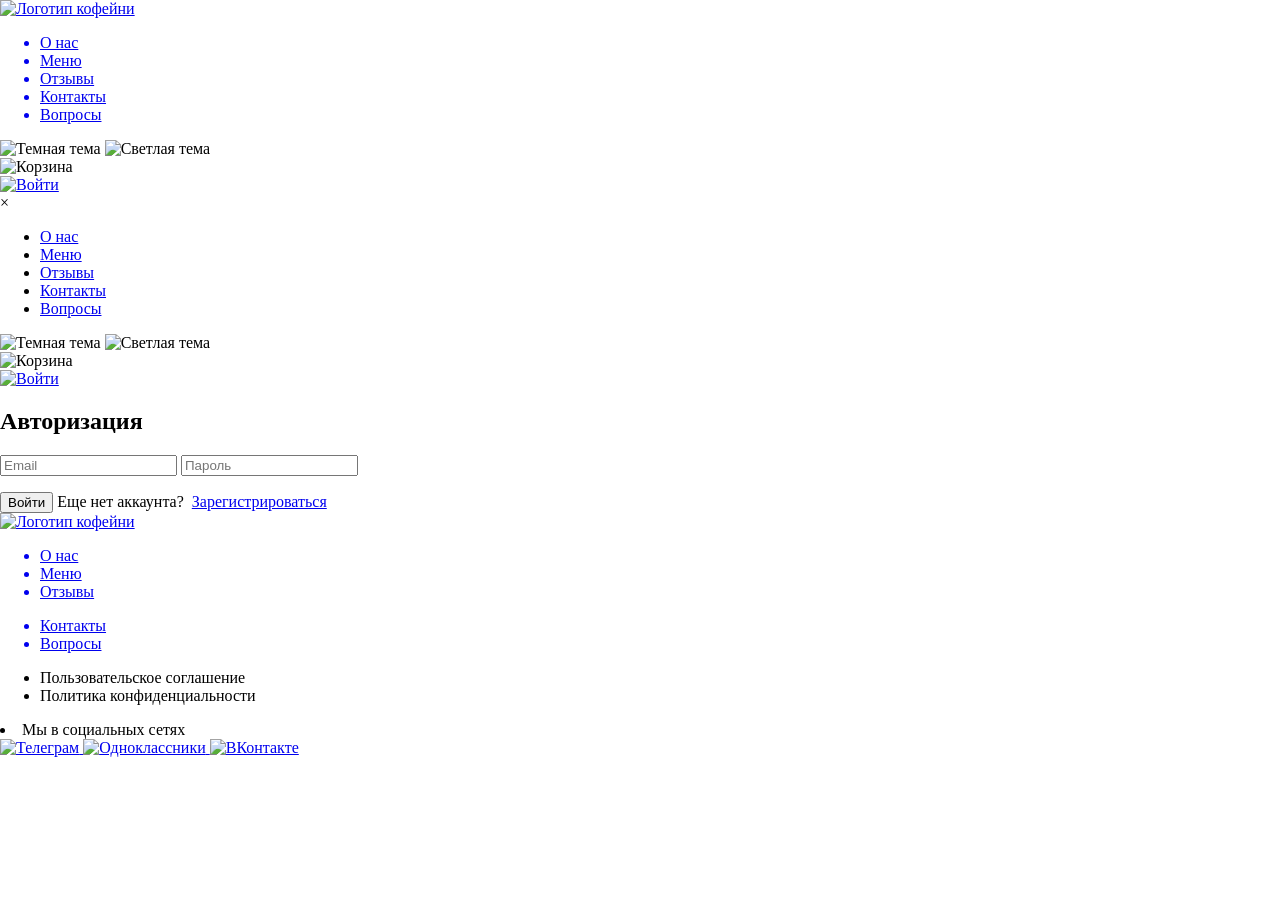
==== log/authorization/index.html @ d0dbc520 "e" ====
<!DOCTYPE html>
<html lang="en">

<head>
    <meta charset="UTF-8">
    <meta name="viewport" content="width=device-width, initial-scale=1.0">
    <title>Авторизация</title>
    <link rel="stylesheet" href="/main.css">
    <link rel="stylesheet" href="/assets/font/index.html">
    <link rel="stylesheet" href="/log/style.css">
</head>

<body>
<style>
    body {
        display: flex;
        flex-direction: column;
        max-height: 100vh;
        margin: 0;
    }
    main {
        flex: 1 0 auto;
    }
</style>
    <header>
        <a href="/index.html">
            <img src="/assets/images/logo.svg" alt="Логотип кофейни">
        </a>
        <div class="burger-menu" id="burgerMenu">
            <span></span>
            <span></span>
            <span></span>
        </div>
        <nav>
            <ul>
                <a href="/index.html#section1"><li>О нас</li></a>
                <a href="/index.html#section2"><li>Меню</li></a>
                <a href="/index.html#section3"><li>Отзывы</li></a>
                <a href="/index.html#section4"><li>Контакты</li></a>
                <a href="/index.html#section5"><li>Вопросы</li></a>
            </ul>

            <div class="theme-toggle">
                <img src="/assets/images/moon.svg" alt="Темная тема" id="moon-icon" class="theme-icon active">
                <img src="/assets/images/sun.svg" alt="Светлая тема" id="sun-icon" class="theme-icon">
            </div>
            <img src="/assets/images/bag.svg" alt="Корзина" onclick="cart()" style="cursor:pointer">

            <div class="auth-icon-wrap">
                <a href="/log/authorization/" class="auth-login-btn" style="display:inline-block;">
                    <img src="/assets/images/account.svg" alt="Войти" title="Войти" style="cursor:pointer">
                </a>
                <img src="/assets/images/account.svg" alt="Профиль" title="Профиль"
                     class="auth-profile-btn" style="display:none;cursor:pointer"
                     onclick="login()">
            </div>
        </nav>

        <div class="mobile-nav" id="mobileNav">
            <span class="close-mobile-nav" id="closeMobileNav">&times;</span>
            <ul>
                <li><a href="/index.html#section1">О нас</a></li>
                <li><a href="/index.html#section2">Меню</a></li>
                <li><a href="/index.html#section3">Отзывы</a></li>
                <li><a href="/index.html#section4">Контакты</a></li>
                <li><a href="/index.html#section5">Вопросы</a></li>
            </ul>
            <div class="mobile-nav-icons">
                <div class="theme-toggle">
                    <img src="/assets/images/moon.svg" alt="Темная тема" id="moon-icon-mobile" class="theme-icon active">
                    <img src="/assets/images/sun.svg" alt="Светлая тема" id="sun-icon-mobile" class="theme-icon">
                </div>
                <img src="/assets/images/bag.svg" alt="Корзина" onclick="cart()">
                <div class="auth-icon-wrap">
                    <a href="/log/authorization/" class="auth-login-btn" style="display:inline-block;">
                        <img src="/assets/images/account.svg" alt="Войти">
                    </a>
                    <img src="/assets/images/account.svg" alt="Профиль"
                         class="auth-profile-btn" style="display:none;cursor:pointer"
                         onclick="login()">
                </div>
            </div>
        </div>
    </header>

    <div class="auth-container">
        <h2>Авторизация</h2>
        <form id="authForm">
            <input type="email" placeholder="Email" id="email" required>
            <input type="password" placeholder="Пароль" id="password" required>
            <p class="error-msg" id="errorMsg"></p>
            <button type="submit">Войти</button>
            <label>Еще нет аккаунта?&nbsp;
                <a href="/log/registration/index.html">
                    <span>Зарегистрироваться</span>
                </a>
            </label>
        </form>
    </div>

    <footer>
        <a href="/index.html">
            <img src="/assets/images/logo_footer.svg" alt="Логотип кофейни">
        </a>
        <nav>
            <div>
                <ul>
                    <a href="/index.html#section1"><li>О нас</li></a>
                    <a href="/index.html#section2"><li>Меню</li></a>
                    <a href="/index.html#section3"><li>Отзывы</li></a>
                </ul>
                <ul>
                    <a href="/index.html#section4"><li>Контакты</li></a>
                    <a href="/index.html#section5"><li>Вопросы</li></a>
                </ul>
            </div>
            <ul>
                <li>Пользовательское соглашение</li>
                <li>Политика конфиденциальности</li>
            </ul>
        </nav>
        <div class="social_media">
            <li>Мы в социальных сетях</li>
            <div>
                <a href="https://t.me/marik_hguu">
                    <img class="img" src="/assets/images/telegram.svg" alt="Телеграм">
                </a>
                <a href="https://vk.com/mari_kaverina">
                    <img class="img" src="/assets/images/odnoklassniki.svg" alt="Одноклассники">
                </a>
                <a href="https://vk.com/mari_kaverina">
                    <img class="img" src="/assets/images/vk.svg" alt="ВКонтакте">
                </a>
            </div>
        </div>
    </footer>

    <script src="/js/class.js"></script>
    <script src="/js/log/log.js"></script>
    <script src="/js/goods/log_cart.js"></script>
    <script src="/js/home/mode.js"></script>
    <script src="/js/home/burger.js"></script>
    <script src="/js/auth-header.js"></script>
    <script>
        const form = document.getElementById('authForm');
        const errorMsg = document.getElementById('errorMsg');

        form.addEventListener('submit', async (e) => {
            e.preventDefault();
            errorMsg.textContent = '';

            const email = document.getElementById('email').value.trim();
            const password = document.getElementById('password').value;

            if (!email || !email.includes('@') || email.length < 5) {
                errorMsg.textContent = 'Введите корректный email (минимум 5 символов)';
                return;
            }
            if (email.length > 25) {
                errorMsg.textContent = 'Email не более 25 символов';
                return;
            }
            if (password.length < 6) {
                errorMsg.textContent = 'Пароль должен быть минимум 6 символов';
                return;
            }

            try {
                const um = await getUserManager();
                const user = await um.login(email, password);

                errorMsg.style.color = '#27ae60';
                errorMsg.textContent = 'Успешный вход!';

                setTimeout(() => {
                    if (user.role === 'admin') window.location.href = '/admin/admin.html';
                    else if (user.role === 'seller') window.location.href = '/seller/seller.html';
                    else window.location.href = '/profile/';
                }, 800);
            } catch (err) {
                errorMsg.style.color = '#c0392b';
                errorMsg.textContent = err.message || 'Неверный email или пароль';
            }
        });
    </script>
</body>
</html>
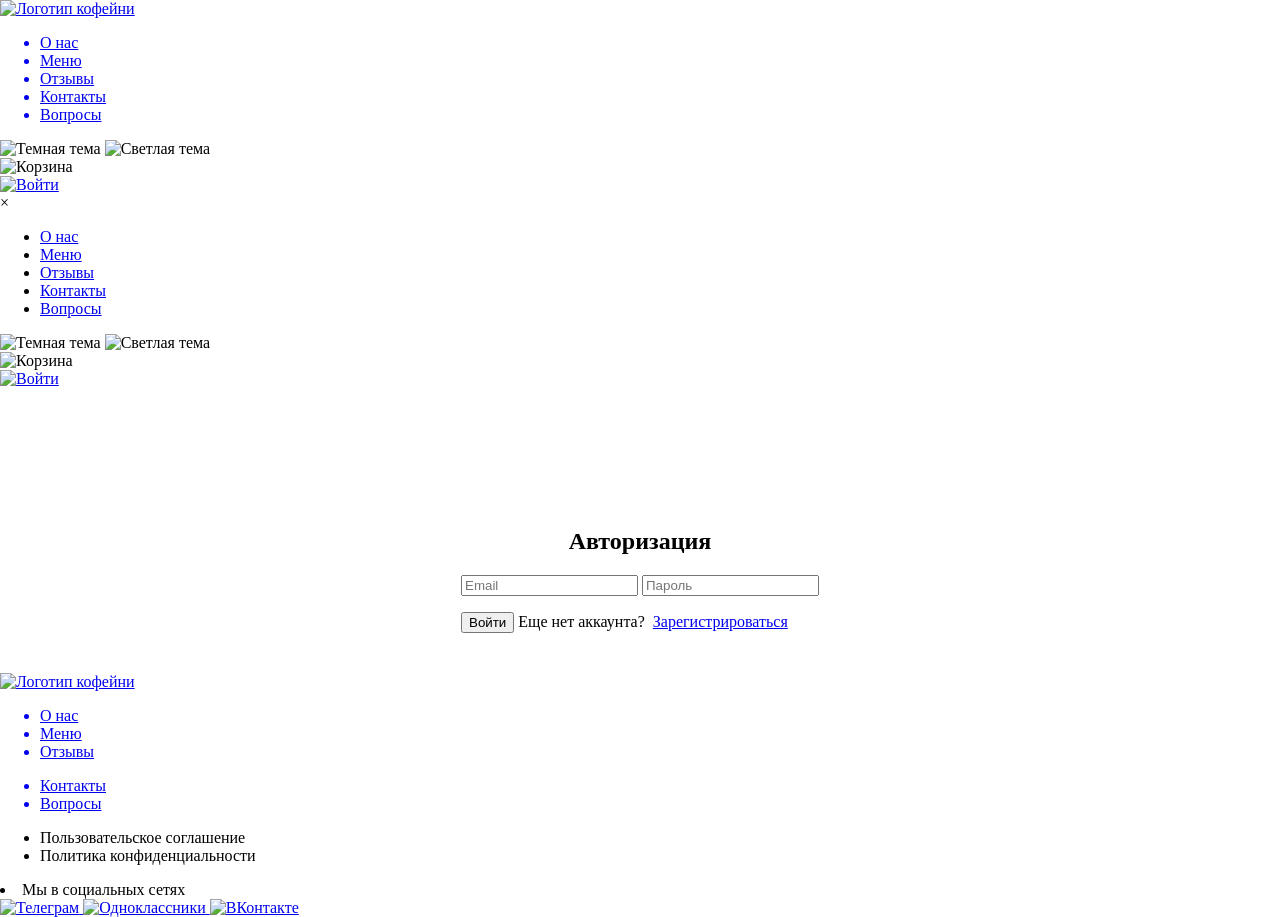
==== commit 0649065b: "Update index.html" ====
--- a/log/authorization/index.html
+++ b/log/authorization/index.html
@@ -12,12 +12,23 @@
 
 <body>
 <style>
-    body {
+ body {
         display: flex;
         flex-direction: column;
-        max-height: 100vh;
+        min-height: 100vh; 
         margin: 0;
     }
+
+        .auth-container {
+        flex: 1 0 auto;
+        display: flex;
+        flex-direction: column;
+        justify-content: center; 
+        align-items: center;   
+        padding-top: 120px;   
+        padding-bottom: 40px;
+    }
+    
     main {
         flex: 1 0 auto;
     }
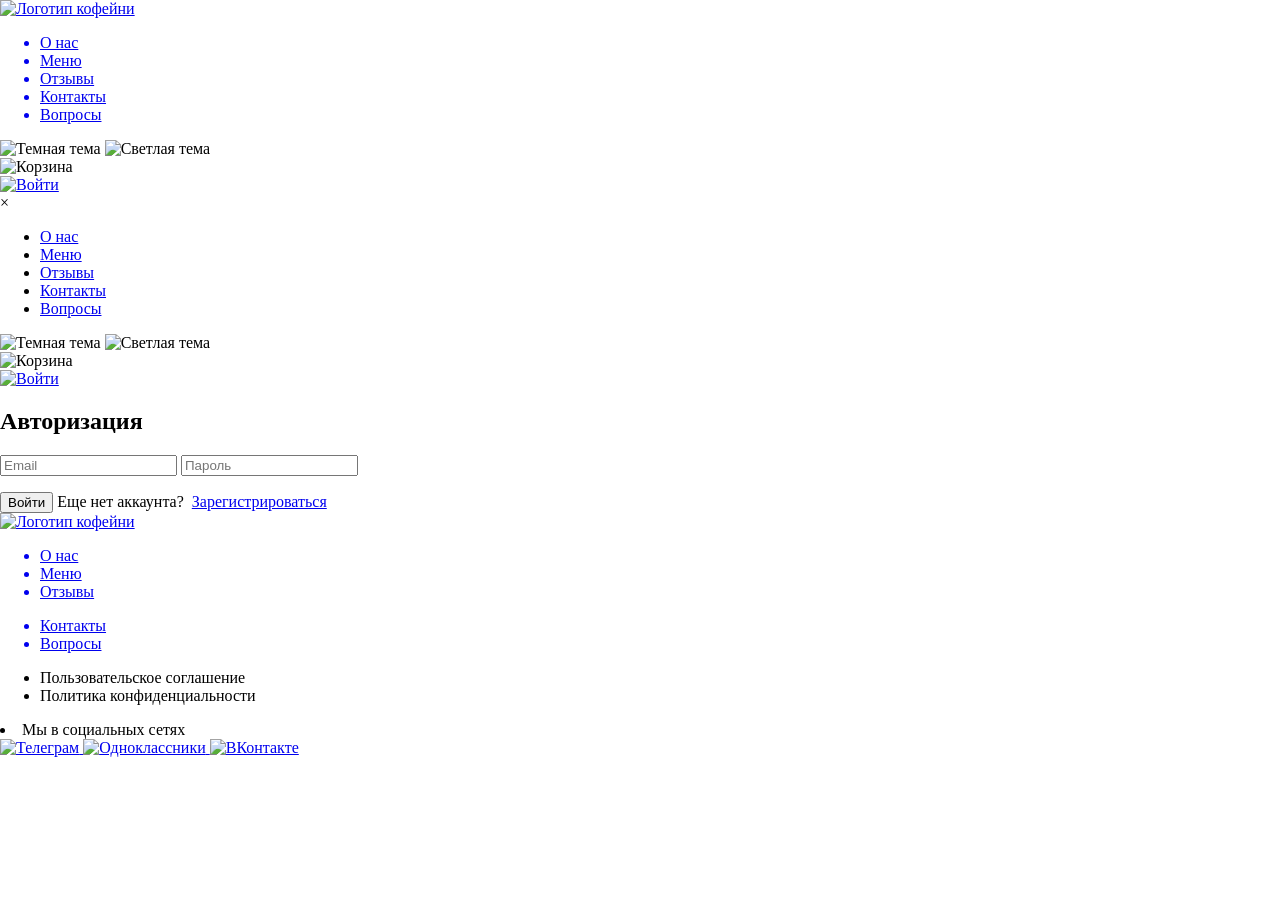
==== commit eac8628d: "Update index.html" ====
--- a/log/authorization/index.html
+++ b/log/authorization/index.html
@@ -19,16 +19,6 @@
         margin: 0;
     }
 
-        .auth-container {
-        flex: 1 0 auto;
-        display: flex;
-        flex-direction: column;
-        justify-content: center; 
-        align-items: center;   
-        padding-top: 120px;   
-        padding-bottom: 40px;
-    }
-    
     main {
         flex: 1 0 auto;
     }
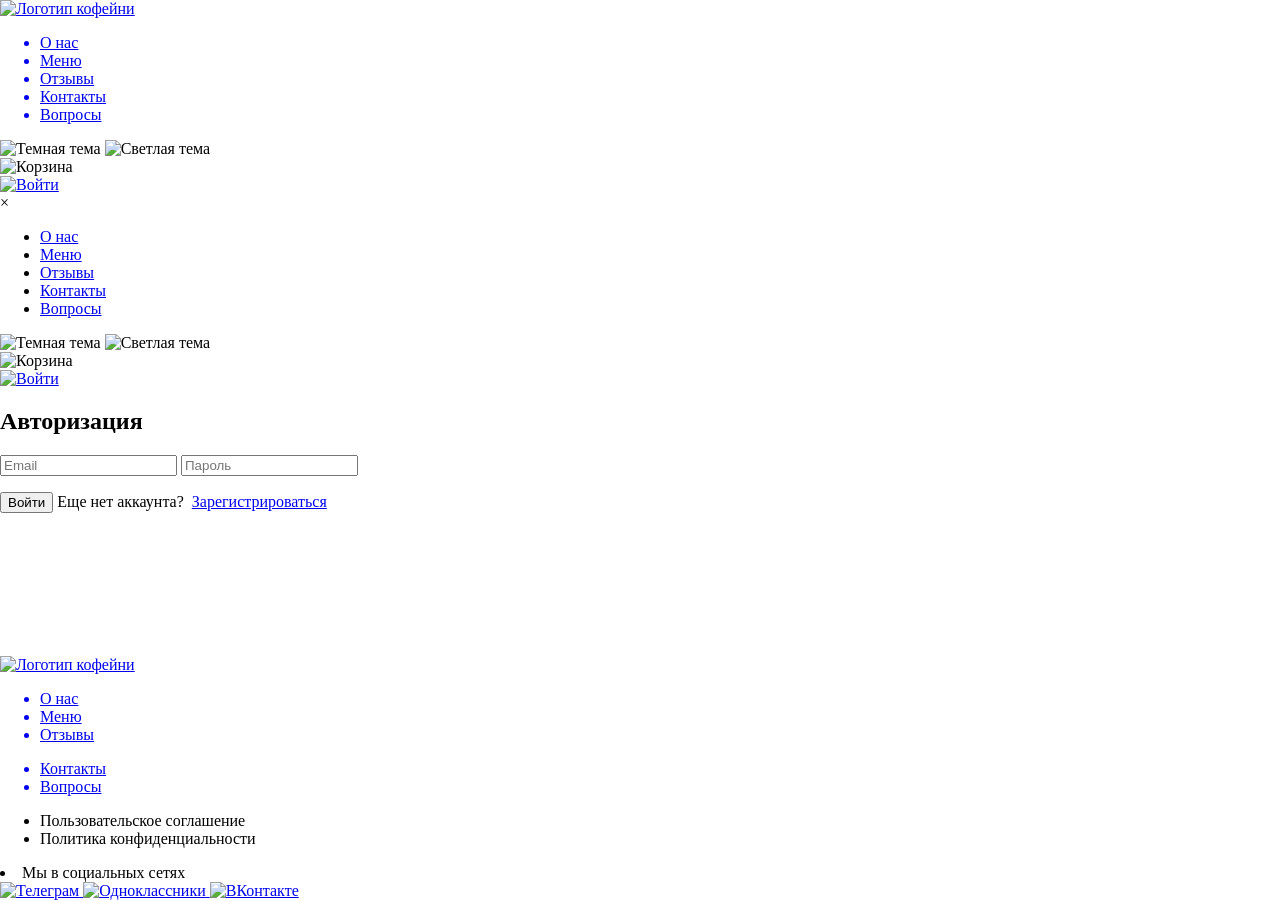
==== commit c89b7789: "Update index.html" ====
--- a/log/authorization/index.html
+++ b/log/authorization/index.html
@@ -19,9 +19,9 @@
         margin: 0;
     }
 
-    main {
-        flex: 1 0 auto;
-    }
+main {
+    flex: 1 0 auto;
+}
 </style>
     <header>
         <a href="/index.html">
@@ -84,6 +84,7 @@
         </div>
     </header>
 
+    <main>
     <div class="auth-container">
         <h2>Авторизация</h2>
         <form id="authForm">
@@ -98,6 +99,7 @@
             </label>
         </form>
     </div>
+</main>
 
     <footer>
         <a href="/index.html">
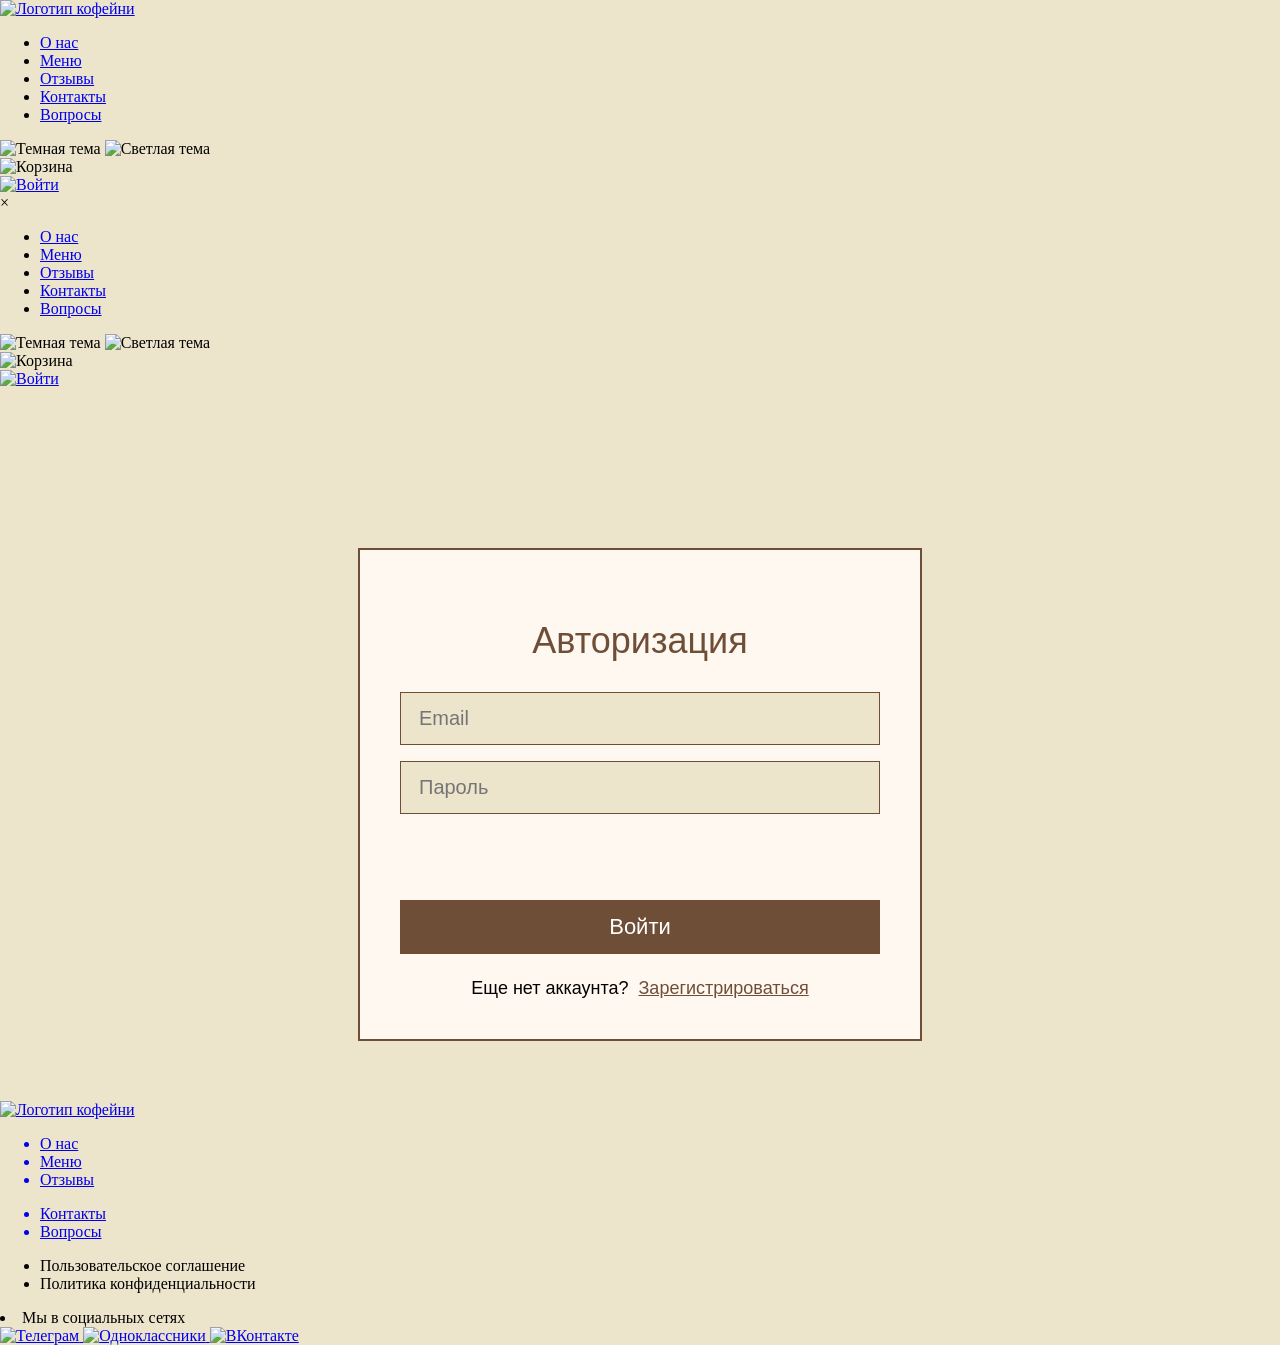
==== commit 6586a884: "Update index.html" ====
--- a/log/authorization/index.html
+++ b/log/authorization/index.html
@@ -23,67 +23,65 @@
     flex: 1 0 auto;
 }
 </style>
-    <header>
-        <a href="/index.html">
-            <img src="/assets/images/logo.svg" alt="Логотип кофейни">
-        </a>
-        <div class="burger-menu" id="burgerMenu">
-            <span></span>
-            <span></span>
-            <span></span>
+   <header>
+    <a href="/index.html">
+        <img src="/assets/images/logo.svg" alt="Логотип кофейни">
+    </a>
+    <div class="burger-menu" id="burgerMenu">
+        <span></span>
+        <span></span>
+        <span></span>
+    </div>
+    <nav>
+        <ul>
+            <li><a href="/index.html#section1">О нас</a></li>
+            <li><a href="/index.html#section2">Меню</a></li>
+            <li><a href="/index.html#section3">Отзывы</a></li>
+            <li><a href="/index.html#section4">Контакты</a></li>
+            <li><a href="/index.html#section5">Вопросы</a></li>
+        </ul>
+
+        <div class="theme-toggle">
+            <img src="/assets/images/moon.svg" alt="Темная тема" id="moon-icon" class="theme-icon active">
+            <img src="/assets/images/sun.svg" alt="Светлая тема" id="sun-icon" class="theme-icon">
         </div>
-        <nav>
-            <ul>
-                <a href="/index.html#section1"><li>О нас</li></a>
-                <a href="/index.html#section2"><li>Меню</li></a>
-                <a href="/index.html#section3"><li>Отзывы</li></a>
-                <a href="/index.html#section4"><li>Контакты</li></a>
-                <a href="/index.html#section5"><li>Вопросы</li></a>
-            </ul>
+        <img src="/assets/images/bag.svg" alt="Корзина" onclick="cart()" style="cursor:pointer">
 
+        <div class="auth-icon-wrap">
+            <a href="/log/authorization/" class="auth-login-btn" style="display:inline-block;">
+                <img src="/assets/images/account.svg" alt="Войти" title="Войти" style="cursor:pointer">
+            </a>
+            <img src="/assets/images/account.svg" alt="Профиль" title="Профиль"
+                 class="auth-profile-btn" style="display:none;cursor:pointer"
+                 onclick="login()">
+        </div>
+    </nav>
+
+    <!-- Мобильное меню (тоже должно быть одинаковым) -->
+    <div class="mobile-nav" id="mobileNav">
+        <span class="close-mobile-nav" id="closeMobileNav">&times;</span>
+        <ul>
+            <li><a href="/index.html#section1">О нас</a></li>
+            <li><a href="/index.html#section2">Меню</a></li>
+            <li><a href="/index.html#section3">Отзывы</a></li>
+            <li><a href="/index.html#section4">Контакты</a></li>
+            <li><a href="/index.html#section5">Вопросы</a></li>
+        </ul>
+        <div class="mobile-nav-icons">
             <div class="theme-toggle">
-                <img src="/assets/images/moon.svg" alt="Темная тема" id="moon-icon" class="theme-icon active">
-                <img src="/assets/images/sun.svg" alt="Светлая тема" id="sun-icon" class="theme-icon">
+                <img src="/assets/images/moon.svg" alt="Темная тема" id="moon-icon-mobile" class="theme-icon active">
+                <img src="/assets/images/sun.svg" alt="Светлая тема" id="sun-icon-mobile" class="theme-icon">
             </div>
-            <img src="/assets/images/bag.svg" alt="Корзина" onclick="cart()" style="cursor:pointer">
-
+            <img src="/assets/images/bag.svg" alt="Корзина" onclick="cart()">
             <div class="auth-icon-wrap">
-                <a href="/log/authorization/" class="auth-login-btn" style="display:inline-block;">
-                    <img src="/assets/images/account.svg" alt="Войти" title="Войти" style="cursor:pointer">
+                <a href="/log/authorization/" class="auth-login-btn">
+                    <img src="/assets/images/account.svg" alt="Войти">
                 </a>
-                <img src="/assets/images/account.svg" alt="Профиль" title="Профиль"
-                     class="auth-profile-btn" style="display:none;cursor:pointer"
-                     onclick="login()">
-            </div>
-        </nav>
-
-        <div class="mobile-nav" id="mobileNav">
-            <span class="close-mobile-nav" id="closeMobileNav">&times;</span>
-            <ul>
-                <li><a href="/index.html#section1">О нас</a></li>
-                <li><a href="/index.html#section2">Меню</a></li>
-                <li><a href="/index.html#section3">Отзывы</a></li>
-                <li><a href="/index.html#section4">Контакты</a></li>
-                <li><a href="/index.html#section5">Вопросы</a></li>
-            </ul>
-            <div class="mobile-nav-icons">
-                <div class="theme-toggle">
-                    <img src="/assets/images/moon.svg" alt="Темная тема" id="moon-icon-mobile" class="theme-icon active">
-                    <img src="/assets/images/sun.svg" alt="Светлая тема" id="sun-icon-mobile" class="theme-icon">
-                </div>
-                <img src="/assets/images/bag.svg" alt="Корзина" onclick="cart()">
-                <div class="auth-icon-wrap">
-                    <a href="/log/authorization/" class="auth-login-btn" style="display:inline-block;">
-                        <img src="/assets/images/account.svg" alt="Войти">
-                    </a>
-                    <img src="/assets/images/account.svg" alt="Профиль"
-                         class="auth-profile-btn" style="display:none;cursor:pointer"
-                         onclick="login()">
-                </div>
+                <img src="/assets/images/account.svg" alt="Профиль" class="auth-profile-btn" style="display:none;" onclick="login()">
             </div>
         </div>
-    </header>
-
+    </div>
+</header>
     <main>
     <div class="auth-container">
         <h2>Авторизация</h2>
--- a/log/style.css
+++ b/log/style.css
@@ -0,0 +1,95 @@
+
+body {
+    background-color: #EDE4CC;
+}
+
+.auth-container {
+    max-width: 480px;
+    margin: 160px auto 60px;
+    padding: 40px;
+    border: 2px solid #6F4E37;
+    background: #fff8f0;
+}
+
+.auth-container h2 {
+    font-family: "Arsenal SC", sans-serif;
+    font-size: 36px;
+    font-weight: 400;
+    text-align: center;
+    margin-bottom: 30px;
+    color: #6F4E37;
+}
+
+.auth-container form {
+    display: flex;
+    flex-direction: column;
+    gap: 16px;
+    max-width: 100%;
+}
+
+.auth-container input {
+    padding: 14px 18px;
+    font-family: "Arsenal SC", sans-serif;
+    font-size: 20px;
+    border: 1px solid #6F4E37;
+    background: #EDE4CC;
+    outline: none;
+}
+
+.auth-container input:focus {
+    border-color: #947056;
+    box-shadow: 0 0 0 2px rgba(148, 112, 86, 0.2);
+}
+
+.auth-container button[type="submit"] {
+    padding: 14px;
+    background: #6F4E37;
+    color: white;
+    font-family: "Arsenal SC", sans-serif;
+    font-size: 22px;
+    border: none;
+    cursor: pointer;
+    transition: background 0.2s;
+}
+
+.auth-container button[type="submit"]:hover {
+    background: #5a3d2b;
+}
+
+.auth-container label {
+    text-align: center;
+    margin-top: 8px;
+    font-family: "Arsenal SC", sans-serif;
+    font-size: 18px;
+}
+
+.auth-container label a {
+    color: #6F4E37;
+    text-decoration: underline;
+}
+
+.error-msg {
+    color: #c0392b;
+    font-family: "Arsenal SC", sans-serif;
+    font-size: 16px;
+    min-height: 22px;
+    text-align: center;
+}
+
+.checkbox-row {
+    display: flex;
+    align-items: center;
+    gap: 10px;
+}
+
+.checkbox-row input[type="checkbox"] {
+    width: 22px;
+    height: 22px;
+    cursor: pointer;
+}
+
+.checkbox-row p {
+    font-family: "Arsenal SC", sans-serif;
+    font-size: 18px;
+    font-weight: 400;
+}
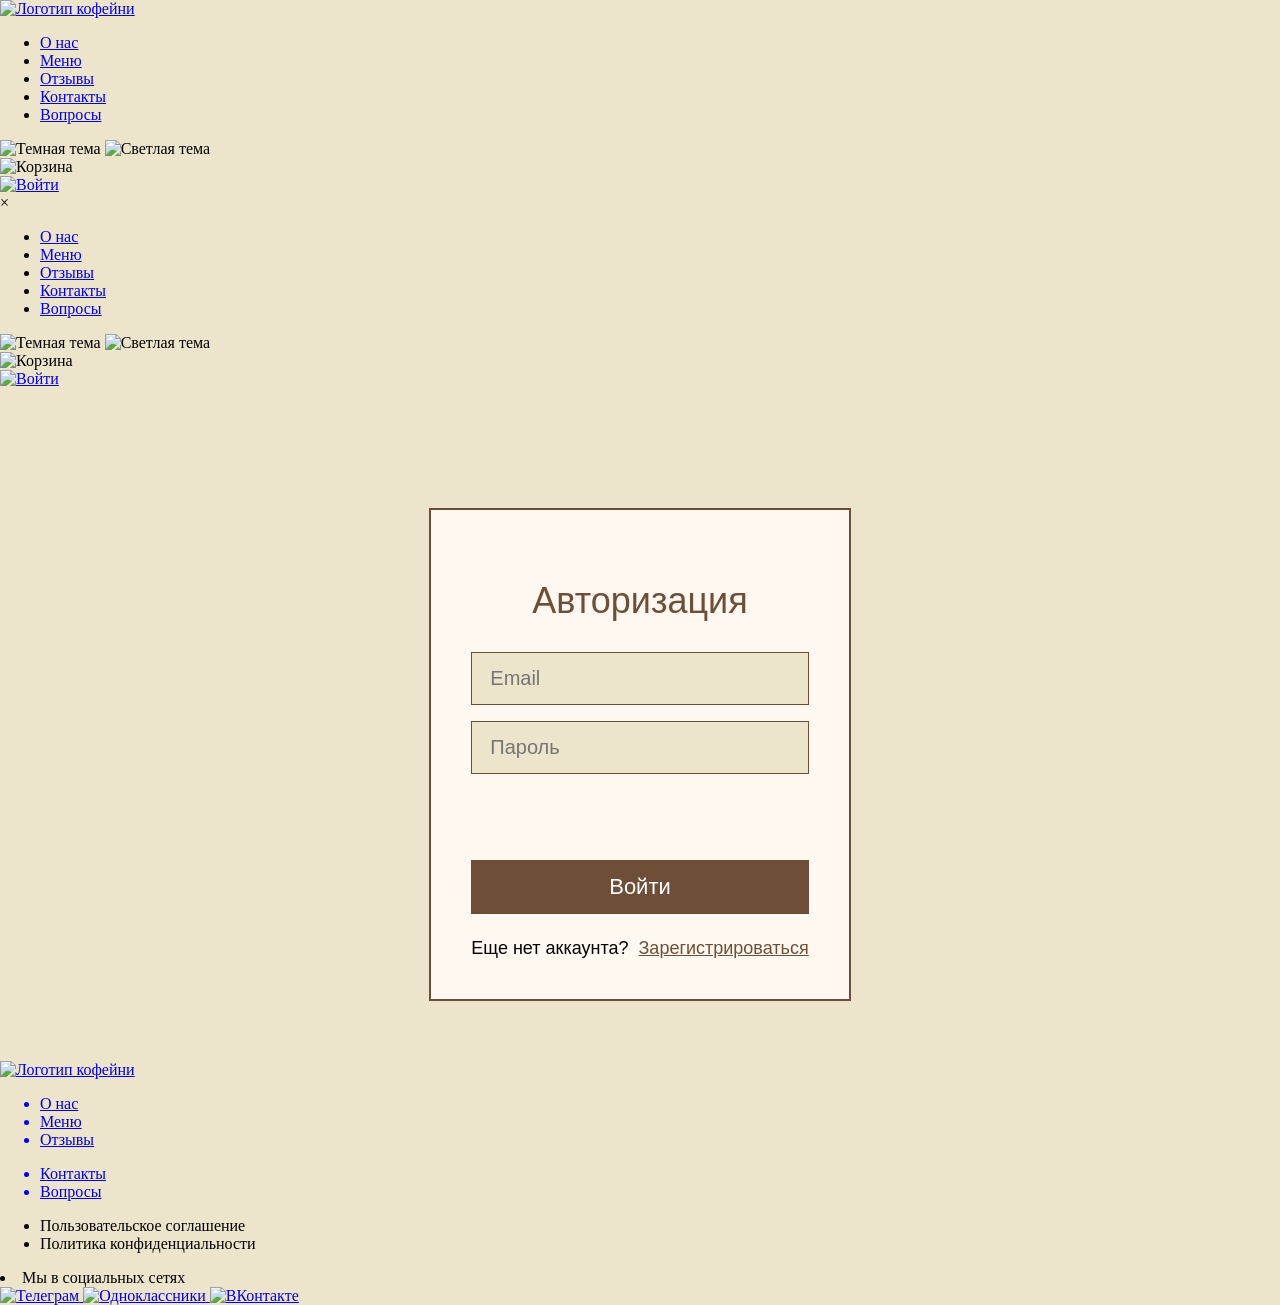
==== commit 629aa18a: "Update index.html" ====
--- a/log/authorization/index.html
+++ b/log/authorization/index.html
@@ -11,18 +11,93 @@
 </head>
 
 <body>
-<style>
- body {
+    <style>
+
+    body {
         display: flex;
         flex-direction: column;
-        min-height: 100vh; 
+        max-height: 100vh;
         margin: 0;
     }
-
-main {
-    flex: 1 0 auto;
-}
-</style>
+    main {
+        flex: 1 0 auto;
+    }
+
+.auth-container {
+    max-width: 480px;
+    margin: 120px auto 60px;
+    padding: 40px;
+    border: 2px solid #6F4E37;
+    background: #fff8f0;
+}
+
+.auth-container h2 {
+    font-family: "Arsenal SC", sans-serif;
+    font-size: 36px;
+    font-weight: 400;
+    text-align: center;
+    margin-bottom: 30px;
+    color: #6F4E37;
+}
+
+.auth-container form {
+    display: flex;
+    flex-direction: column;
+    gap: 16px;
+    max-width: 100%;
+}
+
+.auth-container input {
+    padding: 14px 18px;
+    font-family: "Arsenal SC", sans-serif;
+    font-size: 20px;
+    border: 1px solid #6F4E37;
+    background: #EDE4CC;
+    outline: none;
+}
+
+.auth-container input:focus {
+    border-color: #947056;
+    box-shadow: 0 0 0 2px rgba(148, 112, 86, 0.2);
+}
+
+.auth-container button[type="submit"] {
+    padding: 14px;
+    background: #6F4E37;
+    color: white;
+    font-family: "Arsenal SC", sans-serif;
+    font-size: 22px;
+    border: none;
+    cursor: pointer;
+    transition: background 0.2s;
+}
+
+.auth-container button[type="submit"]:hover {
+    background: #5a3d2b;
+}
+
+.auth-container label {
+    text-align: center;
+    margin-top: 8px;
+    font-family: "Arsenal SC", sans-serif;
+    font-size: 18px;
+}
+
+.auth-container label a {
+    color: #6F4E37;
+    text-decoration: underline;
+}
+
+.error-msg {
+    color: #c0392b;
+    font-family: "Arsenal SC", sans-serif;
+    font-size: 16px;
+    min-height: 22px;
+    text-align: center;
+}
+
+    </style>
+
    <header>
     <a href="/index.html">
         <img src="/assets/images/logo.svg" alt="Логотип кофейни">
@@ -82,7 +157,7 @@
         </div>
     </div>
 </header>
-    <main>
+
     <div class="auth-container">
         <h2>Авторизация</h2>
         <form id="authForm">
@@ -97,7 +172,6 @@
             </label>
         </form>
     </div>
-</main>
 
     <footer>
         <a href="/index.html">
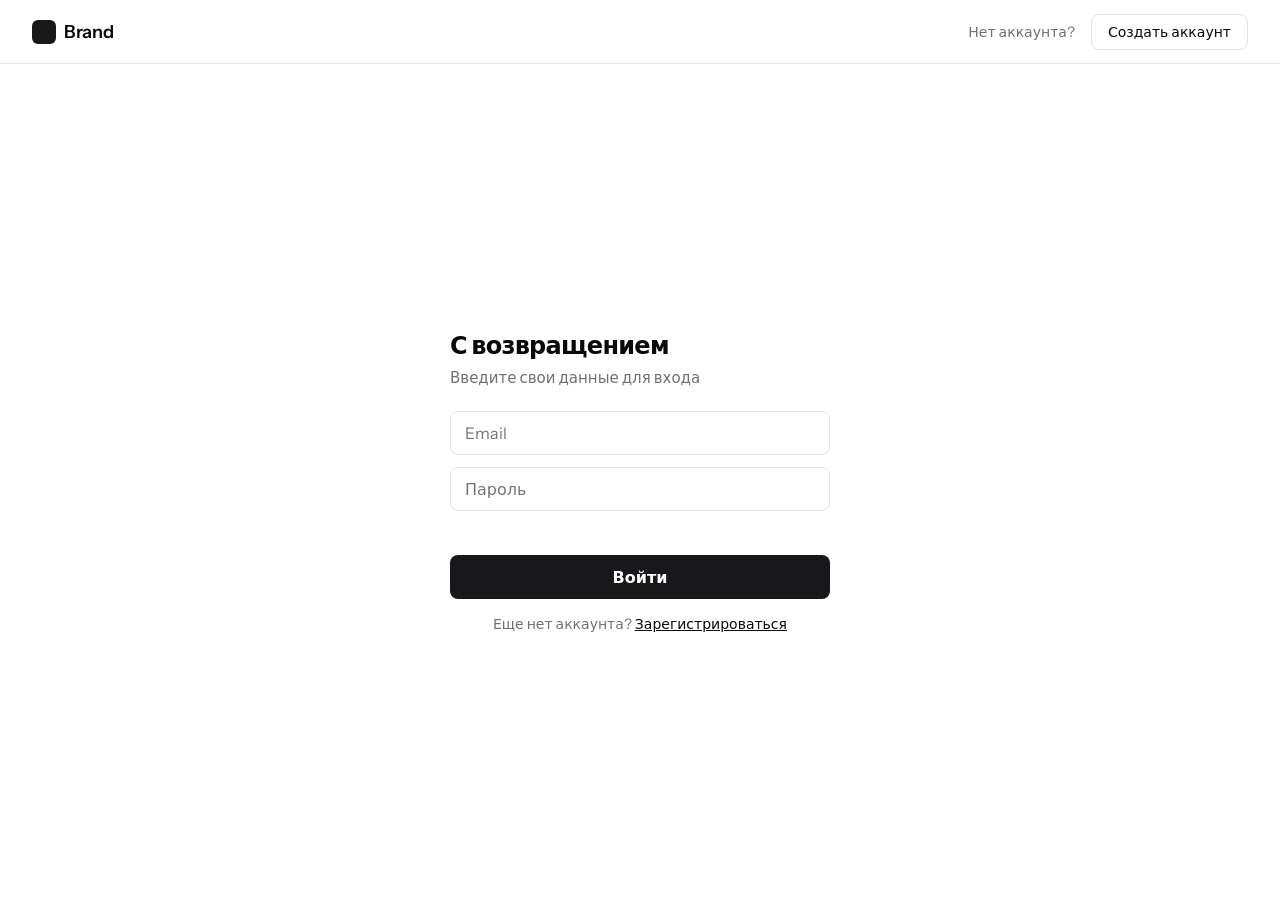
==== commit 9df72be1: "Refactor authorization page for improved structure" ====
--- a/log/authorization/index.html
+++ b/log/authorization/index.html
@@ -1,262 +1,88 @@
 <!DOCTYPE html>
-<html lang="en">
+<html lang="ru">
+<head>
+  <meta charset="UTF-8" />
+  <meta name="viewport" content="width=device-width, initial-scale=1.0" />
+  <title>Авторизация</title>
+  <link rel="preconnect" href="https://fonts.googleapis.com" />
+  <link rel="preconnect" href="https://fonts.gstatic.com" crossorigin />
+  <link href="https://fonts.googleapis.com/css2?family=Instrument+Sans:wght@400;500;600&display=swap" rel="stylesheet" />
+  <link rel="stylesheet" href="/log/style.css" />
+</head>
+<body>
 
-<head>
-    <meta charset="UTF-8">
-    <meta name="viewport" content="width=device-width, initial-scale=1.0">
-    <title>Авторизация</title>
-    <link rel="stylesheet" href="/main.css">
-    <link rel="stylesheet" href="/assets/font/index.html">
-    <link rel="stylesheet" href="/log/style.css">
-</head>
+  <header class="auth-header">
+    <a href="/index.html" class="logo">
+      <div class="logo-icon"></div>
+      <span>Brand</span>
+    </a>
+    <nav class="auth-nav">
+      <span>Нет аккаунта?</span>
+      <a href="/log/registration/index.html" class="btn-secondary">Создать аккаунт</a>
+    </nav>
+  </header>
 
-<body>
-    <style>
+  <main class="auth-container">
+    <section class="auth-card">
+      <h1>С возвращением</h1>
+      <p class="subtitle">Введите свои данные для входа</p>
 
-    body {
-        display: flex;
-        flex-direction: column;
-        max-height: 100vh;
-        margin: 0;
-    }
-    main {
-        flex: 1 0 auto;
-    }
+      <form id="authForm">
+        <input type="email" placeholder="Email" id="email" required />
+        <input type="password" placeholder="Пароль" id="password" required />
+        <p class="error-msg" id="errorMsg"></p>
+        <button type="submit">Войти</button>
+        <label>
+          Еще нет аккаунта?
+          <a href="/log/registration/index.html">Зарегистрироваться</a>
+        </label>
+      </form>
+    </section>
+  </main>
 
-.auth-container {
-    max-width: 480px;
-    margin: 120px auto 60px;
-    padding: 40px;
-    border: 2px solid #6F4E37;
-    background: #fff8f0;
-}
+  <script src="/js/class.js"></script>
+  <script src="/js/log/log.js"></script>
+  <script>
+    const form = document.getElementById('authForm');
+    const errorMsg = document.getElementById('errorMsg');
 
-.auth-container h2 {
-    font-family: "Arsenal SC", sans-serif;
-    font-size: 36px;
-    font-weight: 400;
-    text-align: center;
-    margin-bottom: 30px;
-    color: #6F4E37;
-}
+    form.addEventListener('submit', async (e) => {
+      e.preventDefault();
+      errorMsg.textContent = '';
 
-.auth-container form {
-    display: flex;
-    flex-direction: column;
-    gap: 16px;
-    max-width: 100%;
-}
+      const email = document.getElementById('email').value.trim();
+      const password = document.getElementById('password').value;
 
-.auth-container input {
-    padding: 14px 18px;
-    font-family: "Arsenal SC", sans-serif;
-    font-size: 20px;
-    border: 1px solid #6F4E37;
-    background: #EDE4CC;
-    outline: none;
-}
+      if (!email || !email.includes('@') || email.length < 5) {
+        errorMsg.textContent = 'Введите корректный email (минимум 5 символов)';
+        return;
+      }
+      if (email.length > 25) {
+        errorMsg.textContent = 'Email не более 25 символов';
+        return;
+      }
+      if (password.length < 6) {
+        errorMsg.textContent = 'Пароль должен быть минимум 6 символов';
+        return;
+      }
 
-.auth-container input:focus {
-    border-color: #947056;
-    box-shadow: 0 0 0 2px rgba(148, 112, 86, 0.2);
-}
+      try {
+        const um = await getUserManager();
+        const user = await um.login(email, password);
 
-.auth-container button[type="submit"] {
-    padding: 14px;
-    background: #6F4E37;
-    color: white;
-    font-family: "Arsenal SC", sans-serif;
-    font-size: 22px;
-    border: none;
-    cursor: pointer;
-    transition: background 0.2s;
-}
+        errorMsg.style.color = '#27ae60';
+        errorMsg.textContent = 'Успешный вход!';
 
-.auth-container button[type="submit"]:hover {
-    background: #5a3d2b;
-}
-
-.auth-container label {
-    text-align: center;
-    margin-top: 8px;
-    font-family: "Arsenal SC", sans-serif;
-    font-size: 18px;
-}
-
-.auth-container label a {
-    color: #6F4E37;
-    text-decoration: underline;
-}
-
-.error-msg {
-    color: #c0392b;
-    font-family: "Arsenal SC", sans-serif;
-    font-size: 16px;
-    min-height: 22px;
-    text-align: center;
-}
-
-    </style>
-
-   <header>
-    <a href="/index.html">
-        <img src="/assets/images/logo.svg" alt="Логотип кофейни">
-    </a>
-    <div class="burger-menu" id="burgerMenu">
-        <span></span>
-        <span></span>
-        <span></span>
-    </div>
-    <nav>
-        <ul>
-            <li><a href="/index.html#section1">О нас</a></li>
-            <li><a href="/index.html#section2">Меню</a></li>
-            <li><a href="/index.html#section3">Отзывы</a></li>
-            <li><a href="/index.html#section4">Контакты</a></li>
-            <li><a href="/index.html#section5">Вопросы</a></li>
-        </ul>
-
-        <div class="theme-toggle">
-            <img src="/assets/images/moon.svg" alt="Темная тема" id="moon-icon" class="theme-icon active">
-            <img src="/assets/images/sun.svg" alt="Светлая тема" id="sun-icon" class="theme-icon">
-        </div>
-        <img src="/assets/images/bag.svg" alt="Корзина" onclick="cart()" style="cursor:pointer">
-
-        <div class="auth-icon-wrap">
-            <a href="/log/authorization/" class="auth-login-btn" style="display:inline-block;">
-                <img src="/assets/images/account.svg" alt="Войти" title="Войти" style="cursor:pointer">
-            </a>
-            <img src="/assets/images/account.svg" alt="Профиль" title="Профиль"
-                 class="auth-profile-btn" style="display:none;cursor:pointer"
-                 onclick="login()">
-        </div>
-    </nav>
-
-    <!-- Мобильное меню (тоже должно быть одинаковым) -->
-    <div class="mobile-nav" id="mobileNav">
-        <span class="close-mobile-nav" id="closeMobileNav">&times;</span>
-        <ul>
-            <li><a href="/index.html#section1">О нас</a></li>
-            <li><a href="/index.html#section2">Меню</a></li>
-            <li><a href="/index.html#section3">Отзывы</a></li>
-            <li><a href="/index.html#section4">Контакты</a></li>
-            <li><a href="/index.html#section5">Вопросы</a></li>
-        </ul>
-        <div class="mobile-nav-icons">
-            <div class="theme-toggle">
-                <img src="/assets/images/moon.svg" alt="Темная тема" id="moon-icon-mobile" class="theme-icon active">
-                <img src="/assets/images/sun.svg" alt="Светлая тема" id="sun-icon-mobile" class="theme-icon">
-            </div>
-            <img src="/assets/images/bag.svg" alt="Корзина" onclick="cart()">
-            <div class="auth-icon-wrap">
-                <a href="/log/authorization/" class="auth-login-btn">
-                    <img src="/assets/images/account.svg" alt="Войти">
-                </a>
-                <img src="/assets/images/account.svg" alt="Профиль" class="auth-profile-btn" style="display:none;" onclick="login()">
-            </div>
-        </div>
-    </div>
-</header>
-
-    <div class="auth-container">
-        <h2>Авторизация</h2>
-        <form id="authForm">
-            <input type="email" placeholder="Email" id="email" required>
-            <input type="password" placeholder="Пароль" id="password" required>
-            <p class="error-msg" id="errorMsg"></p>
-            <button type="submit">Войти</button>
-            <label>Еще нет аккаунта?&nbsp;
-                <a href="/log/registration/index.html">
-                    <span>Зарегистрироваться</span>
-                </a>
-            </label>
-        </form>
-    </div>
-
-    <footer>
-        <a href="/index.html">
-            <img src="/assets/images/logo_footer.svg" alt="Логотип кофейни">
-        </a>
-        <nav>
-            <div>
-                <ul>
-                    <a href="/index.html#section1"><li>О нас</li></a>
-                    <a href="/index.html#section2"><li>Меню</li></a>
-                    <a href="/index.html#section3"><li>Отзывы</li></a>
-                </ul>
-                <ul>
-                    <a href="/index.html#section4"><li>Контакты</li></a>
-                    <a href="/index.html#section5"><li>Вопросы</li></a>
-                </ul>
-            </div>
-            <ul>
-                <li>Пользовательское соглашение</li>
-                <li>Политика конфиденциальности</li>
-            </ul>
-        </nav>
-        <div class="social_media">
-            <li>Мы в социальных сетях</li>
-            <div>
-                <a href="https://t.me/marik_hguu">
-                    <img class="img" src="/assets/images/telegram.svg" alt="Телеграм">
-                </a>
-                <a href="https://vk.com/mari_kaverina">
-                    <img class="img" src="/assets/images/odnoklassniki.svg" alt="Одноклассники">
-                </a>
-                <a href="https://vk.com/mari_kaverina">
-                    <img class="img" src="/assets/images/vk.svg" alt="ВКонтакте">
-                </a>
-            </div>
-        </div>
-    </footer>
-
-    <script src="/js/class.js"></script>
-    <script src="/js/log/log.js"></script>
-    <script src="/js/goods/log_cart.js"></script>
-    <script src="/js/home/mode.js"></script>
-    <script src="/js/home/burger.js"></script>
-    <script src="/js/auth-header.js"></script>
-    <script>
-        const form = document.getElementById('authForm');
-        const errorMsg = document.getElementById('errorMsg');
-
-        form.addEventListener('submit', async (e) => {
-            e.preventDefault();
-            errorMsg.textContent = '';
-
-            const email = document.getElementById('email').value.trim();
-            const password = document.getElementById('password').value;
-
-            if (!email || !email.includes('@') || email.length < 5) {
-                errorMsg.textContent = 'Введите корректный email (минимум 5 символов)';
-                return;
-            }
-            if (email.length > 25) {
-                errorMsg.textContent = 'Email не более 25 символов';
-                return;
-            }
-            if (password.length < 6) {
-                errorMsg.textContent = 'Пароль должен быть минимум 6 символов';
-                return;
-            }
-
-            try {
-                const um = await getUserManager();
-                const user = await um.login(email, password);
-
-                errorMsg.style.color = '#27ae60';
-                errorMsg.textContent = 'Успешный вход!';
-
-                setTimeout(() => {
-                    if (user.role === 'admin') window.location.href = '/admin/admin.html';
-                    else if (user.role === 'seller') window.location.href = '/seller/seller.html';
-                    else window.location.href = '/profile/';
-                }, 800);
-            } catch (err) {
-                errorMsg.style.color = '#c0392b';
-                errorMsg.textContent = err.message || 'Неверный email или пароль';
-            }
-        });
-    </script>
+        setTimeout(() => {
+          if (user.role === 'admin') window.location.href = '/admin/admin.html';
+          else if (user.role === 'seller') window.location.href = '/seller/seller.html';
+          else window.location.href = '/profile/';
+        }, 800);
+      } catch (err) {
+        errorMsg.style.color = '#c0392b';
+        errorMsg.textContent = err.message || 'Неверный email или пароль';
+      }
+    });
+  </script>
 </body>
 </html>
--- a/log/style.css
+++ b/log/style.css
@@ -1,95 +1,200 @@
+/* Foundation */
+:root {
+  --background: oklch(1 0 0);
+  --foreground: oklch(0.145 0 0);
+  --muted: oklch(0.97 0 0);
+  --muted-foreground: oklch(0.55 0 0);
+  --border: oklch(0.92 0 0);
+  --primary: oklch(0.21 0.006 285.885);
+  --radius: 8px;
+  --font-sans: 'Instrument Sans', system-ui, -apple-system, sans-serif;
+}
+
+* {
+  box-sizing: border-box;
+  margin: 0;
+  padding: 0;
+  -webkit-font-smoothing: antialiased;
+}
 
 body {
-    background-color: #EDE4CC;
-}
-
+  font-family: var(--font-sans);
+  background-color: var(--background);
+  color: var(--foreground);
+  min-height: 100vh;
+}
+
+/* Shared auth header (IDENTICAL on login/register) */
+.auth-header {
+  height: 64px;
+  display: flex;
+  align-items: center;
+  justify-content: space-between;
+  padding: 0 32px;
+  border-bottom: 1px solid var(--border);
+  background: var(--background);
+  position: fixed;
+  top: 0;
+  left: 0;
+  right: 0;
+  z-index: 50;
+}
+
+.logo {
+  display: flex;
+  align-items: center;
+  gap: 8px;
+  text-decoration: none;
+  font-weight: 600;
+  font-size: 18px;
+  color: var(--foreground);
+  letter-spacing: -0.02em;
+}
+
+.logo-icon {
+  width: 24px;
+  height: 24px;
+  background: var(--primary);
+  border-radius: 6px;
+}
+
+.auth-nav {
+  display: flex;
+  align-items: center;
+  gap: 16px;
+}
+
+.auth-nav span {
+  font-size: 14px;
+  color: var(--muted-foreground);
+}
+
+.btn-secondary {
+  font-size: 14px;
+  font-weight: 500;
+  padding: 8px 16px;
+  border-radius: var(--radius);
+  border: 1px solid var(--border);
+  background: var(--background);
+  color: var(--foreground);
+  text-decoration: none;
+  transition: all 0.2s cubic-bezier(0.4, 0, 0.2, 1);
+}
+
+.btn-secondary:hover {
+  background: var(--muted);
+  border-color: oklch(0.85 0 0);
+}
+
+/* Layout */
 .auth-container {
-    max-width: 480px;
-    margin: 160px auto 60px;
-    padding: 40px;
-    border: 2px solid #6F4E37;
-    background: #fff8f0;
-}
-
-.auth-container h2 {
-    font-family: "Arsenal SC", sans-serif;
-    font-size: 36px;
-    font-weight: 400;
-    text-align: center;
-    margin-bottom: 30px;
-    color: #6F4E37;
-}
-
-.auth-container form {
-    display: flex;
-    flex-direction: column;
-    gap: 16px;
-    max-width: 100%;
-}
-
-.auth-container input {
-    padding: 14px 18px;
-    font-family: "Arsenal SC", sans-serif;
-    font-size: 20px;
-    border: 1px solid #6F4E37;
-    background: #EDE4CC;
-    outline: none;
-}
-
-.auth-container input:focus {
-    border-color: #947056;
-    box-shadow: 0 0 0 2px rgba(148, 112, 86, 0.2);
-}
-
-.auth-container button[type="submit"] {
-    padding: 14px;
-    background: #6F4E37;
-    color: white;
-    font-family: "Arsenal SC", sans-serif;
-    font-size: 22px;
-    border: none;
-    cursor: pointer;
-    transition: background 0.2s;
-}
-
-.auth-container button[type="submit"]:hover {
-    background: #5a3d2b;
-}
-
-.auth-container label {
-    text-align: center;
-    margin-top: 8px;
-    font-family: "Arsenal SC", sans-serif;
-    font-size: 18px;
-}
-
-.auth-container label a {
-    color: #6F4E37;
-    text-decoration: underline;
+  padding-top: 64px;
+  display: flex;
+  justify-content: center;
+  align-items: center;
+  min-height: 100vh;
+}
+
+/* Auth card + form */
+.auth-card {
+  width: 100%;
+  max-width: 420px;
+  padding: 0 20px;
+}
+
+.auth-card h1 {
+  font-size: 24px;
+  margin-bottom: 8px;
+  letter-spacing: -0.03em;
+  font-weight: 600;
+}
+
+.auth-card p.subtitle {
+  color: var(--muted-foreground);
+  margin-bottom: 24px;
+  font-size: 15px;
+}
+
+.auth-card form {
+  display: flex;
+  flex-direction: column;
+  gap: 12px;
+}
+
+.auth-card input {
+  height: 44px;
+  padding: 0 14px;
+  border: 1px solid var(--border);
+  border-radius: var(--radius);
+  background: var(--background);
+  color: var(--foreground);
+  font: inherit;
+  outline: none;
+}
+
+.auth-card input:focus {
+  border-color: var(--primary);
+  box-shadow: 0 0 0 2px color-mix(in oklab, var(--primary) 18%, white);
+}
+
+.auth-card button[type="submit"] {
+  height: 44px;
+  border: none;
+  border-radius: var(--radius);
+  background: var(--primary);
+  color: var(--background);
+  font: inherit;
+  font-weight: 600;
+  cursor: pointer;
+}
+
+.auth-card button[type="submit"]:hover {
+  opacity: 0.92;
+}
+
+.auth-card label {
+  margin-top: 4px;
+  font-size: 14px;
+  color: var(--muted-foreground);
+  text-align: center;
+}
+
+.auth-card label a {
+  color: var(--foreground);
 }
 
 .error-msg {
-    color: #c0392b;
-    font-family: "Arsenal SC", sans-serif;
-    font-size: 16px;
-    min-height: 22px;
-    text-align: center;
+  min-height: 20px;
+  font-size: 13px;
+  color: #c0392b;
+  text-align: center;
 }
 
 .checkbox-row {
-    display: flex;
-    align-items: center;
-    gap: 10px;
+  display: flex;
+  align-items: flex-start;
+  gap: 10px;
 }
 
 .checkbox-row input[type="checkbox"] {
-    width: 22px;
-    height: 22px;
-    cursor: pointer;
+  width: 18px;
+  height: 18px;
+  margin-top: 2px;
+  cursor: pointer;
 }
 
 .checkbox-row p {
-    font-family: "Arsenal SC", sans-serif;
-    font-size: 18px;
-    font-weight: 400;
-}
+  font-size: 14px;
+  color: var(--muted-foreground);
+  line-height: 1.4;
+}
+
+@media (max-width: 640px) {
+  .auth-header {
+    padding: 0 16px;
+  }
+
+  .auth-nav span {
+    display: none;
+  }
+}
